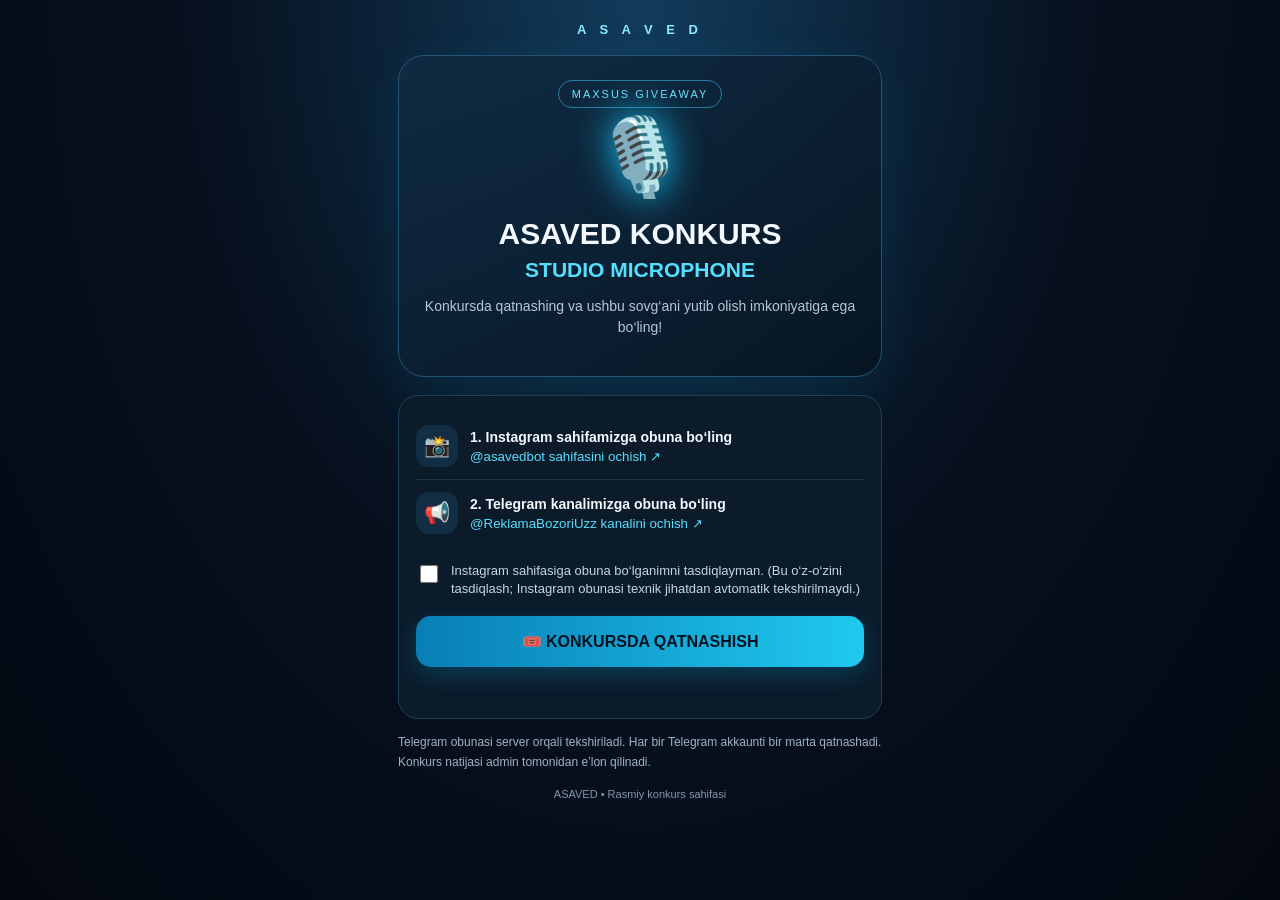
==== webapp/index.html @ eaf17332 "Create index.html" ====
<!doctype html>
<html lang="uz">
<head>
  <meta charset="utf-8">
  <meta name="viewport" content="width=device-width,initial-scale=1,viewport-fit=cover">
  <meta name="theme-color" content="#07111f">
  <title>ASAVED KONKURS</title>
  <script src="https://telegram.org/js/telegram-web-app.js"></script>
  <style>
    *{box-sizing:border-box} body{margin:0;background:radial-gradient(ellipse at 50% 0%,#123c5b 0,#07111f 48%,#030811 100%);color:#f4f8ff;font-family:Arial,sans-serif;min-height:100vh}
    .wrap{max-width:520px;margin:auto;padding:22px 18px 36px}.brand{text-align:center;letter-spacing:5px;font-size:13px;color:#8ceaff;font-weight:800}
    .hero{margin-top:18px;border:1px solid #245475;border-radius:26px;padding:24px 18px;text-align:center;background:linear-gradient(145deg,#102b43dd,#071522ee);box-shadow:0 15px 50px #00bfff18}
    .gift{font-size:76px;filter:drop-shadow(0 0 20px #19caff);margin:5px}.tag{display:inline-block;padding:7px 13px;border:1px solid #267ca2;border-radius:30px;color:#6de2ff;font-size:11px;letter-spacing:2px}
    h1{font-size:30px;margin:15px 0 8px;line-height:1.1} .prize{font-size:21px;color:#55dfff;font-weight:800}.desc{color:#b6c8d8;line-height:1.5;font-size:14px}
    .steps{margin-top:18px;background:#0b1b2a;border:1px solid #1e4059;border-radius:20px;padding:17px}
    .step{display:flex;gap:12px;align-items:center;padding:12px 0}.step+.step{border-top:1px solid #1b3549}
    .ico{width:42px;height:42px;border-radius:13px;background:#122e45;display:grid;place-items:center;font-size:21px;flex-shrink:0}
    .step b{display:block;font-size:14px}.step small{display:block;color:#9eb3c4;margin-top:4px}
    a{color:#58dfff;text-decoration:none}.check{display:flex;gap:10px;align-items:flex-start;margin-top:16px;color:#c6d6e4;font-size:13px;line-height:1.4}
    input{accent-color:#24c9ff;width:18px;height:18px;flex-shrink:0}
    button{width:100%;border:0;border-radius:15px;padding:16px;margin-top:18px;background:linear-gradient(90deg,#087eb5,#20c9ef);color:#001321;font-weight:900;font-size:16px;box-shadow:0 8px 25px #00bfff35}
    button:disabled{opacity:.5} .note{text-align:center;color:#8198aa;font-size:11px;line-height:1.5;margin-top:14px}.status{margin-top:14px;text-align:center;font-size:13px;line-height:1.5;color:#7ce6ff;min-height:20px}
    .rules{font-size:12px;color:#9eb3c4;line-height:1.6;margin-top:14px}
  </style>
</head>
<body>
<div class="wrap">
  <div class="brand">A S A V E D</div>
  <section class="hero">
    <div class="tag">MAXSUS GIVEAWAY</div>
    <div class="gift">🎙️</div>
    <h1>ASAVED KONKURS</h1>
    <div class="prize">STUDIO MICROPHONE</div>
    <p class="desc">Konkursda qatnashing va ushbu sovg‘ani yutib olish imkoniyatiga ega bo‘ling!</p>
  </section>
  <section class="steps">
    <div class="step"><div class="ico">📸</div><div><b>1. Instagram sahifamizga obuna bo‘ling</b><small><a id="igLink" href="https://www.instagram.com/asavedbot/" target="_blank"> @asavedbot sahifasini ochish ↗</a></small></div></div>
    <div class="step"><div class="ico">📢</div><div><b>2. Telegram kanalimizga obuna bo‘ling</b><small><a id="tgLink" href="https://t.me/ReklamaBozoriUzz" target="_blank"> @ReklamaBozoriUzz kanalini ochish ↗</a></small></div></div>
    <label class="check"><input id="igCheck" type="checkbox"><span>Instagram sahifasiga obuna bo‘lganimni tasdiqlayman. (Bu o‘z-o‘zini tasdiqlash; Instagram obunasi texnik jihatdan avtomatik tekshirilmaydi.)</span></label>
    <button id="joinBtn">🎟️ KONKURSDA QATNASHISH</button>
    <div class="status" id="status"></div>
  </section>
  <div class="rules">Telegram obunasi server orqali tekshiriladi. Har bir Telegram akkaunti bir marta qatnashadi. Konkurs natijasi admin tomonidan e’lon qilinadi.</div>
  <div class="note">ASAVED • Rasmiy konkurs sahifasi</div>
</div>
<script>
(() => {
 const tg = window.Telegram?.WebApp;
 const statusEl = document.getElementById('status');
 const btn = document.getElementById('joinBtn');
 const check = document.getElementById('igCheck');
 if (tg) { tg.ready(); tg.expand(); }
 const headers = {'Content-Type':'application/json','X-Telegram-Init-Data':tg?.initData || ''};
 async function loadStatus(){
   try {
     const r=await fetch('/contest/status',{headers});
     if(!r.ok) return;
     const d=await r.json();
     if(d.joined){statusEl.textContent='✅ Siz avval ro‘yxatdan o‘tgansiz. Omad!';btn.disabled=true;btn.textContent='ISHTIROK ETDINGIZ';}
   } catch(e){}
 }
 btn.addEventListener('click',async()=>{
   if(!tg?.initData){statusEl.textContent='Mini App’ni Telegram ichidan oching.';return;}
   if(!check.checked){statusEl.textContent='Avval Instagram shartini tasdiqlang.';return;}
   btn.disabled=true; statusEl.textContent='Obuna tekshirilmoqda...';
   try{
     const r=await fetch('/contest/join',{method:'POST',headers,body:JSON.stringify({instagram_followed:true})});
     const d=await r.json();
     statusEl.textContent=d.message || (d.ok?'Muvaffaqiyatli!':'Xatolik yuz berdi.');
     if(d.ok){btn.textContent='ISHTIROK ETDINGIZ';}
     else{btn.disabled=false;}
   }catch(e){statusEl.textContent='Aloqa xatosi. Qayta urinib ko‘ring.';btn.disabled=false;}
 });
 loadStatus();
})();
</script>
</body>
</html>
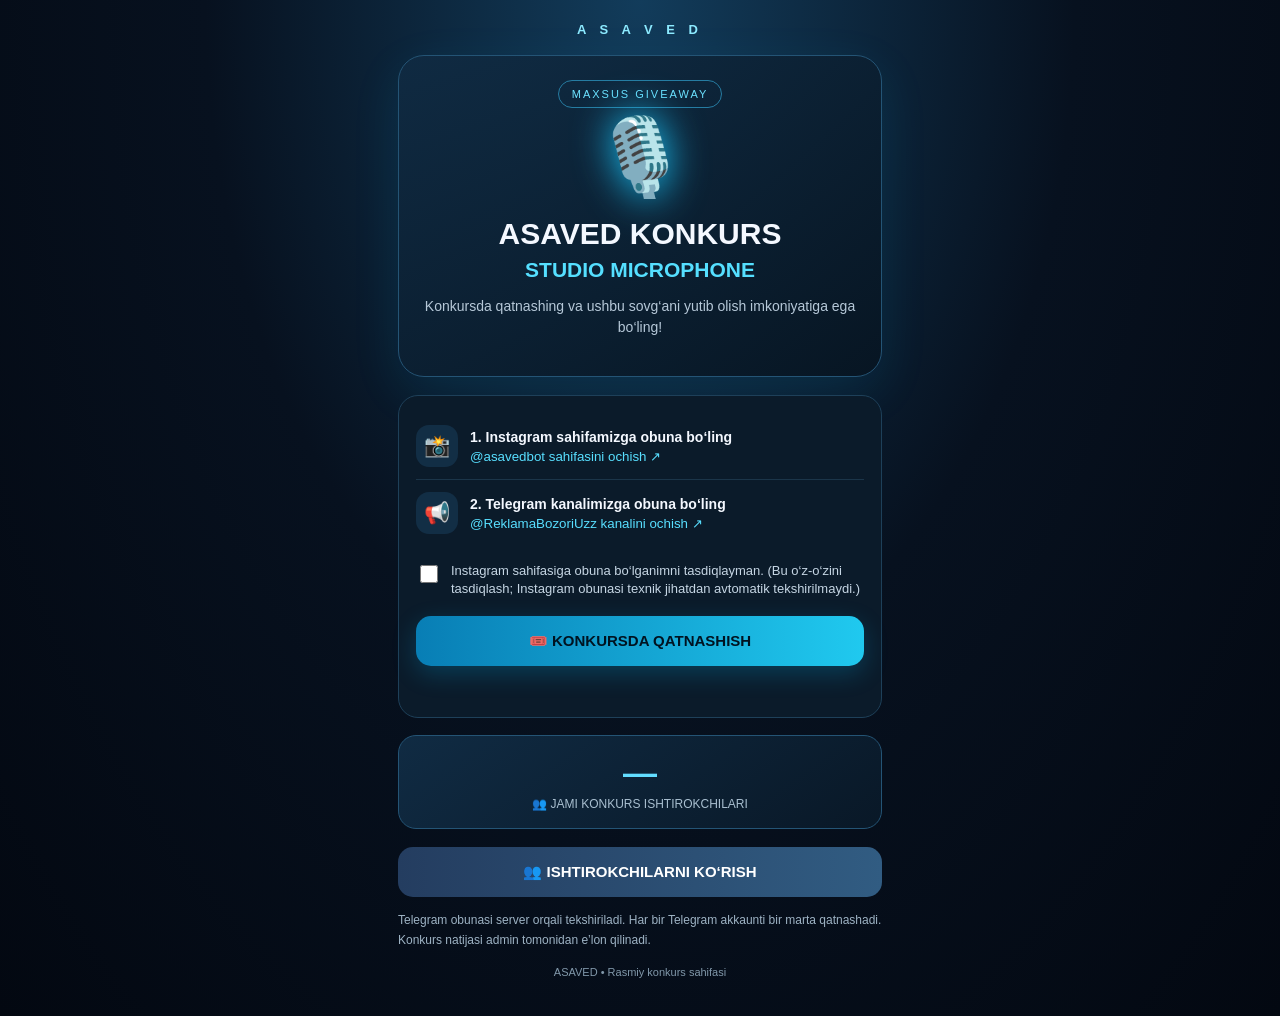
==== commit 6f14d2d9: "Update index.html" ====
--- a/webapp/index.html
+++ b/webapp/index.html
@@ -1,76 +1,350 @@
+
 <!doctype html>
 <html lang="uz">
 <head>
-  <meta charset="utf-8">
-  <meta name="viewport" content="width=device-width,initial-scale=1,viewport-fit=cover">
-  <meta name="theme-color" content="#07111f">
-  <title>ASAVED KONKURS</title>
-  <script src="https://telegram.org/js/telegram-web-app.js"></script>
-  <style>
-    *{box-sizing:border-box} body{margin:0;background:radial-gradient(ellipse at 50% 0%,#123c5b 0,#07111f 48%,#030811 100%);color:#f4f8ff;font-family:Arial,sans-serif;min-height:100vh}
-    .wrap{max-width:520px;margin:auto;padding:22px 18px 36px}.brand{text-align:center;letter-spacing:5px;font-size:13px;color:#8ceaff;font-weight:800}
-    .hero{margin-top:18px;border:1px solid #245475;border-radius:26px;padding:24px 18px;text-align:center;background:linear-gradient(145deg,#102b43dd,#071522ee);box-shadow:0 15px 50px #00bfff18}
-    .gift{font-size:76px;filter:drop-shadow(0 0 20px #19caff);margin:5px}.tag{display:inline-block;padding:7px 13px;border:1px solid #267ca2;border-radius:30px;color:#6de2ff;font-size:11px;letter-spacing:2px}
-    h1{font-size:30px;margin:15px 0 8px;line-height:1.1} .prize{font-size:21px;color:#55dfff;font-weight:800}.desc{color:#b6c8d8;line-height:1.5;font-size:14px}
-    .steps{margin-top:18px;background:#0b1b2a;border:1px solid #1e4059;border-radius:20px;padding:17px}
-    .step{display:flex;gap:12px;align-items:center;padding:12px 0}.step+.step{border-top:1px solid #1b3549}
-    .ico{width:42px;height:42px;border-radius:13px;background:#122e45;display:grid;place-items:center;font-size:21px;flex-shrink:0}
-    .step b{display:block;font-size:14px}.step small{display:block;color:#9eb3c4;margin-top:4px}
-    a{color:#58dfff;text-decoration:none}.check{display:flex;gap:10px;align-items:flex-start;margin-top:16px;color:#c6d6e4;font-size:13px;line-height:1.4}
-    input{accent-color:#24c9ff;width:18px;height:18px;flex-shrink:0}
-    button{width:100%;border:0;border-radius:15px;padding:16px;margin-top:18px;background:linear-gradient(90deg,#087eb5,#20c9ef);color:#001321;font-weight:900;font-size:16px;box-shadow:0 8px 25px #00bfff35}
-    button:disabled{opacity:.5} .note{text-align:center;color:#8198aa;font-size:11px;line-height:1.5;margin-top:14px}.status{margin-top:14px;text-align:center;font-size:13px;line-height:1.5;color:#7ce6ff;min-height:20px}
-    .rules{font-size:12px;color:#9eb3c4;line-height:1.6;margin-top:14px}
-  </style>
+<meta charset="utf-8">
+<meta name="viewport" content="width=device-width,initial-scale=1,viewport-fit=cover">
+<meta name="theme-color" content="#07111f">
+<title>ASAVED KONKURS</title>
+<script src="https://telegram.org/js/telegram-web-app.js"></script>
+
+<style>
+*{box-sizing:border-box}
+body{
+ margin:0;
+ background:radial-gradient(ellipse at 50% 0%,#123c5b 0,#07111f 48%,#030811 100%);
+ color:#f4f8ff;font-family:Arial,sans-serif;min-height:100vh
+}
+.wrap{max-width:520px;margin:auto;padding:22px 18px 36px}
+.brand{text-align:center;letter-spacing:5px;font-size:13px;color:#8ceaff;font-weight:800}
+.hero{
+ margin-top:18px;border:1px solid #245475;border-radius:26px;
+ padding:24px 18px;text-align:center;
+ background:linear-gradient(145deg,#102b43dd,#071522ee);
+ box-shadow:0 15px 50px #00bfff18
+}
+.gift{font-size:76px;filter:drop-shadow(0 0 20px #19caff);margin:5px}
+.tag{display:inline-block;padding:7px 13px;border:1px solid #267ca2;border-radius:30px;color:#6de2ff;font-size:11px;letter-spacing:2px}
+h1{font-size:30px;margin:15px 0 8px;line-height:1.1}
+.prize{font-size:21px;color:#55dfff;font-weight:800}
+.desc{color:#b6c8d8;line-height:1.5;font-size:14px}
+.steps{margin-top:18px;background:#0b1b2a;border:1px solid #1e4059;border-radius:20px;padding:17px}
+.step{display:flex;gap:12px;align-items:center;padding:12px 0}
+.step+.step{border-top:1px solid #1b3549}
+.ico{width:42px;height:42px;border-radius:13px;background:#122e45;display:grid;place-items:center;font-size:21px;flex-shrink:0}
+.step b{display:block;font-size:14px}
+.step small{display:block;color:#9eb3c4;margin-top:4px}
+a{color:#58dfff;text-decoration:none}
+.check{display:flex;gap:10px;align-items:flex-start;margin-top:16px;color:#c6d6e4;font-size:13px;line-height:1.4}
+input{accent-color:#24c9ff;width:18px;height:18px;flex-shrink:0}
+button{
+ width:100%;border:0;border-radius:15px;padding:16px;margin-top:18px;
+ background:linear-gradient(90deg,#087eb5,#20c9ef);
+ color:#001321;font-weight:900;font-size:15px;
+ box-shadow:0 8px 25px #00bfff35;cursor:pointer
+}
+button:disabled{opacity:.5;cursor:not-allowed}
+.secondary{
+ background:linear-gradient(90deg,#243d60,#315c82);
+ color:#fff;box-shadow:none
+}
+.refresh{
+ background:#122b40;color:#78dfff;border:1px solid #28516c;
+ box-shadow:none;margin-top:10px
+}
+.note{text-align:center;color:#8198aa;font-size:11px;line-height:1.5;margin-top:14px}
+.status{margin-top:14px;text-align:center;font-size:13px;line-height:1.5;color:#7ce6ff;min-height:20px}
+.rules{font-size:12px;color:#9eb3c4;line-height:1.6;margin-top:14px}
+.count-card{
+ margin-top:17px;padding:17px;text-align:center;
+ border:1px solid #245475;border-radius:18px;
+ background:linear-gradient(145deg,#102b43,#091827)
+}
+.count-number{font-size:34px;font-weight:900;color:#62ddff}
+.count-label{font-size:12px;color:#a9bfd0;margin-top:5px}
+.participants{
+ display:none;margin-top:15px;padding:15px;
+ background:#0b1b2a;border:1px solid #1e4059;border-radius:18px
+}
+.participants h2{font-size:17px;margin:0 0 12px;color:#70dcff}
+.person{
+ display:flex;align-items:center;gap:11px;
+ padding:11px 0;border-bottom:1px solid #1b3549
+}
+.person:last-child{border-bottom:0}
+.number{
+ width:30px;height:30px;border-radius:10px;
+ display:grid;place-items:center;background:#16334b;
+ color:#70dcff;font-size:12px;font-weight:bold;flex-shrink:0
+}
+.person-name{font-size:13px;font-weight:bold;overflow-wrap:anywhere}
+.person-user{font-size:11px;color:#8eaabd;margin-top:4px}
+.empty{text-align:center;color:#9eb3c4;font-size:13px;padding:18px 0}
+.pagination{display:flex;gap:8px}
+.pagination button{flex:1;font-size:12px;padding:12px}
+</style>
 </head>
+
 <body>
 <div class="wrap">
-  <div class="brand">A S A V E D</div>
-  <section class="hero">
-    <div class="tag">MAXSUS GIVEAWAY</div>
-    <div class="gift">🎙️</div>
-    <h1>ASAVED KONKURS</h1>
-    <div class="prize">STUDIO MICROPHONE</div>
-    <p class="desc">Konkursda qatnashing va ushbu sovg‘ani yutib olish imkoniyatiga ega bo‘ling!</p>
-  </section>
-  <section class="steps">
-    <div class="step"><div class="ico">📸</div><div><b>1. Instagram sahifamizga obuna bo‘ling</b><small><a id="igLink" href="https://www.instagram.com/asavedbot/" target="_blank"> @asavedbot sahifasini ochish ↗</a></small></div></div>
-    <div class="step"><div class="ico">📢</div><div><b>2. Telegram kanalimizga obuna bo‘ling</b><small><a id="tgLink" href="https://t.me/ReklamaBozoriUzz" target="_blank"> @ReklamaBozoriUzz kanalini ochish ↗</a></small></div></div>
-    <label class="check"><input id="igCheck" type="checkbox"><span>Instagram sahifasiga obuna bo‘lganimni tasdiqlayman. (Bu o‘z-o‘zini tasdiqlash; Instagram obunasi texnik jihatdan avtomatik tekshirilmaydi.)</span></label>
-    <button id="joinBtn">🎟️ KONKURSDA QATNASHISH</button>
-    <div class="status" id="status"></div>
-  </section>
-  <div class="rules">Telegram obunasi server orqali tekshiriladi. Har bir Telegram akkaunti bir marta qatnashadi. Konkurs natijasi admin tomonidan e’lon qilinadi.</div>
-  <div class="note">ASAVED • Rasmiy konkurs sahifasi</div>
+
+ <div class="brand">A S A V E D</div>
+
+ <section class="hero">
+  <div class="tag">MAXSUS GIVEAWAY</div>
+  <div class="gift">🎙️</div>
+  <h1>ASAVED KONKURS</h1>
+  <div class="prize">STUDIO MICROPHONE</div>
+  <p class="desc">Konkursda qatnashing va ushbu sovg‘ani yutib olish imkoniyatiga ega bo‘ling!</p>
+ </section>
+
+ <section class="steps">
+
+  <div class="step">
+   <div class="ico">📸</div>
+   <div>
+    <b>1. Instagram sahifamizga obuna bo‘ling</b>
+    <small><a id="igLink" href="https://www.instagram.com/asavedbot/" target="_blank">@asavedbot sahifasini ochish ↗</a></small>
+   </div>
+  </div>
+
+  <div class="step">
+   <div class="ico">📢</div>
+   <div>
+    <b>2. Telegram kanalimizga obuna bo‘ling</b>
+    <small><a id="tgLink" href="https://t.me/ReklamaBozoriUzz" target="_blank">@ReklamaBozoriUzz kanalini ochish ↗</a></small>
+   </div>
+  </div>
+
+  <label class="check">
+   <input id="igCheck" type="checkbox">
+   <span>Instagram sahifasiga obuna bo‘lganimni tasdiqlayman. (Bu o‘z-o‘zini tasdiqlash; Instagram obunasi texnik jihatdan avtomatik tekshirilmaydi.)</span>
+  </label>
+
+  <button id="joinBtn">🎟️ KONKURSDA QATNASHISH</button>
+  <div class="status" id="status"></div>
+ </section>
+
+ <section class="count-card">
+  <div class="count-number" id="totalCount">0</div>
+  <div class="count-label">👥 JAMI KONKURS ISHTIROKCHILARI</div>
+ </section>
+
+ <button class="secondary" id="participantsBtn">
+  👥 ISHTIROKCHILARNI KO‘RISH
+ </button>
+
+ <section class="participants" id="participantsBox">
+  <h2>👥 Konkurs ishtirokchilari</h2>
+  <div id="participantsList"></div>
+  <div class="pagination">
+   <button class="secondary" id="prevBtn">← Oldingi</button>
+   <button class="secondary" id="nextBtn">Keyingi →</button>
+  </div>
+  <button class="refresh" id="refreshBtn">🔄 RO‘YXATNI YANGILASH</button>
+ </section>
+
+ <div class="rules">
+  Telegram obunasi server orqali tekshiriladi. Har bir Telegram akkaunti bir marta qatnashadi. Konkurs natijasi admin tomonidan e’lon qilinadi.
+ </div>
+
+ <div class="note">ASAVED • Rasmiy konkurs sahifasi</div>
 </div>
+
 <script>
 (() => {
  const tg = window.Telegram?.WebApp;
  const statusEl = document.getElementById('status');
  const btn = document.getElementById('joinBtn');
  const check = document.getElementById('igCheck');
- if (tg) { tg.ready(); tg.expand(); }
- const headers = {'Content-Type':'application/json','X-Telegram-Init-Data':tg?.initData || ''};
+
+ const totalCount = document.getElementById('totalCount');
+ const participantsBtn = document.getElementById('participantsBtn');
+ const participantsBox = document.getElementById('participantsBox');
+ const participantsList = document.getElementById('participantsList');
+
+ const prevBtn = document.getElementById('prevBtn');
+ const nextBtn = document.getElementById('nextBtn');
+ const refreshBtn = document.getElementById('refreshBtn');
+
+ let offset = 0;
+ const limit = 50;
+ let total = 0;
+
+ if (tg) {
+  tg.ready();
+  tg.expand();
+ }
+
+ const headers = {
+  'Content-Type':'application/json',
+  'X-Telegram-Init-Data':tg?.initData || ''
+ };
+
+ async function loadCount(){
+  try{
+   const r = await fetch('/contest/count');
+   if(!r.ok) throw new Error('Count error');
+   const d = await r.json();
+   total = d.count || 0;
+   totalCount.textContent = total.toLocaleString('uz-UZ');
+  }catch(e){
+   totalCount.textContent = '—';
+  }
+ }
+
+ function createText(tag, className, value){
+  const el = document.createElement(tag);
+  if(className) el.className = className;
+  el.textContent = value;
+  return el;
+ }
+
+ async function loadParticipants(){
+  participantsList.replaceChildren(
+   createText('div','empty','Ro‘yxat yuklanmoqda...')
+  );
+
+  try{
+   const r = await fetch(
+    `/contest/participants?offset=${offset}&limit=${limit}`
+   );
+
+   if(!r.ok) throw new Error('List error');
+
+   const d = await r.json();
+   total = d.total || 0;
+   totalCount.textContent = total.toLocaleString('uz-UZ');
+
+   participantsList.replaceChildren();
+
+   if(!d.participants.length){
+    participantsList.appendChild(
+     createText('div','empty','Hozircha ishtirokchilar yo‘q.')
+    );
+   }
+
+   d.participants.forEach(p => {
+    const person = document.createElement('div');
+    person.className = 'person';
+
+    const number = createText('div','number',String(p.number));
+    const info = document.createElement('div');
+
+    info.appendChild(
+     createText('div','person-name',p.first_name || 'Ishtirokchi')
+    );
+
+    info.appendChild(
+     createText('div','person-user',
+      p.username ? '@' + p.username : 'Username mavjud emas'
+     )
+    );
+
+    person.append(number,info);
+    participantsList.appendChild(person);
+   });
+
+   prevBtn.disabled = offset <= 0;
+   nextBtn.disabled = !d.has_more;
+
+  }catch(e){
+   participantsList.replaceChildren(
+    createText('div','empty','Ro‘yxatni yuklab bo‘lmadi. Qayta urinib ko‘ring.')
+   );
+  }
+ }
+
+ participantsBtn.addEventListener('click',async()=>{
+  const isVisible = participantsBox.style.display === 'block';
+
+  if(isVisible){
+   participantsBox.style.display = 'none';
+   participantsBtn.textContent = '👥 ISHTIROKCHILARNI KO‘RISH';
+  }else{
+   participantsBox.style.display = 'block';
+   participantsBtn.textContent = '✖ RO‘YXATNI YOPISH';
+   offset = 0;
+   await loadParticipants();
+  }
+ });
+
+ prevBtn.addEventListener('click',async()=>{
+  if(offset >= limit){
+   offset -= limit;
+   await loadParticipants();
+  }
+ });
+
+ nextBtn.addEventListener('click',async()=>{
+  if(offset + limit < total){
+   offset += limit;
+   await loadParticipants();
+  }
+ });
+
+ refreshBtn.addEventListener('click',async()=>{
+  await loadCount();
+  await loadParticipants();
+ });
+
  async function loadStatus(){
-   try {
-     const r=await fetch('/contest/status',{headers});
-     if(!r.ok) return;
-     const d=await r.json();
-     if(d.joined){statusEl.textContent='✅ Siz avval ro‘yxatdan o‘tgansiz. Omad!';btn.disabled=true;btn.textContent='ISHTIROK ETDINGIZ';}
-   } catch(e){}
- }
+  try{
+   const r = await fetch('/contest/status',{headers});
+   if(!r.ok) return;
+   const d = await r.json();
+
+   if(d.joined){
+    statusEl.textContent = '✅ Siz avval ro‘yxatdan o‘tgansiz. Omad!';
+    btn.disabled = true;
+    btn.textContent = 'ISHTIROK ETDINGIZ';
+   }
+  }catch(e){}
+ }
+
  btn.addEventListener('click',async()=>{
-   if(!tg?.initData){statusEl.textContent='Mini App’ni Telegram ichidan oching.';return;}
-   if(!check.checked){statusEl.textContent='Avval Instagram shartini tasdiqlang.';return;}
-   btn.disabled=true; statusEl.textContent='Obuna tekshirilmoqda...';
-   try{
-     const r=await fetch('/contest/join',{method:'POST',headers,body:JSON.stringify({instagram_followed:true})});
-     const d=await r.json();
-     statusEl.textContent=d.message || (d.ok?'Muvaffaqiyatli!':'Xatolik yuz berdi.');
-     if(d.ok){btn.textContent='ISHTIROK ETDINGIZ';}
-     else{btn.disabled=false;}
-   }catch(e){statusEl.textContent='Aloqa xatosi. Qayta urinib ko‘ring.';btn.disabled=false;}
- });
+  if(!tg?.initData){
+   statusEl.textContent = 'Mini App’ni Telegram ichidan oching.';
+   return;
+  }
+
+  if(!check.checked){
+   statusEl.textContent = 'Avval Instagram shartini tasdiqlang.';
+   return;
+  }
+
+  btn.disabled = true;
+  statusEl.textContent = 'Obuna tekshirilmoqda...';
+
+  try{
+   const r = await fetch('/contest/join',{
+    method:'POST',
+    headers,
+    body:JSON.stringify({instagram_followed:true})
+   });
+
+   const d = await r.json();
+   statusEl.textContent = d.message || 'Xatolik yuz berdi.';
+
+   if(d.ok){
+    btn.textContent = 'ISHTIROK ETDINGIZ';
+    await loadCount();
+
+    if(participantsBox.style.display === 'block'){
+     offset = 0;
+     await loadParticipants();
+    }
+   }else{
+    btn.disabled = false;
+   }
+
+  }catch(e){
+   statusEl.textContent = 'Aloqa xatosi. Qayta urinib ko‘ring.';
+   btn.disabled = false;
+  }
+ });
+
+ loadCount();
  loadStatus();
 })();
 </script>
